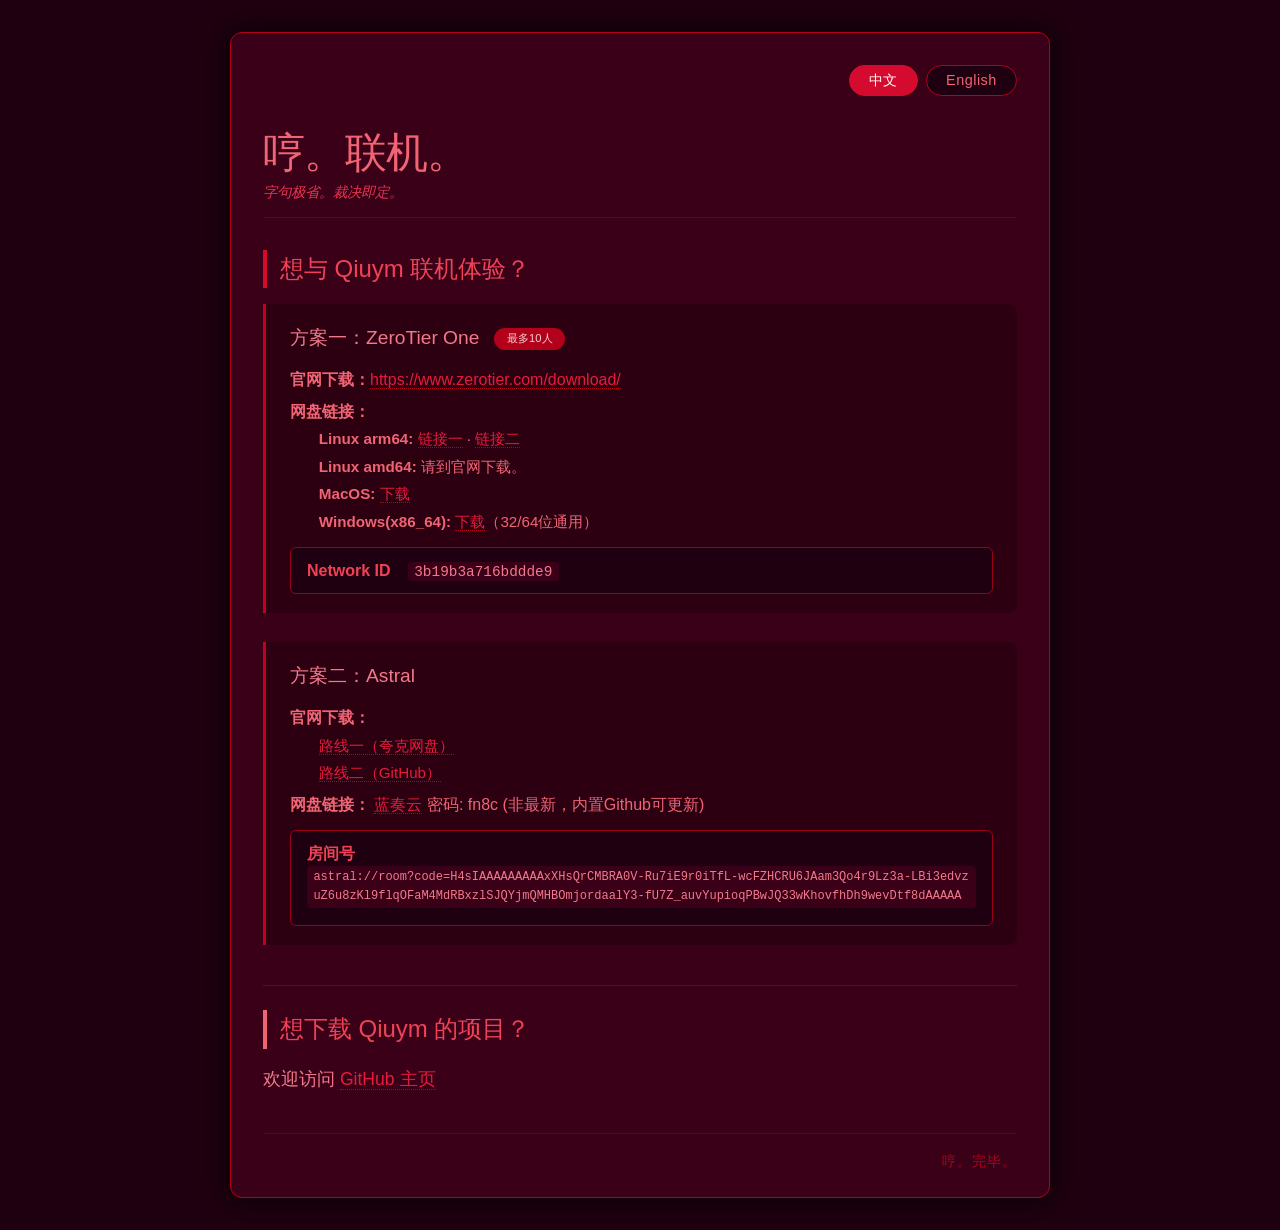
==== index.html @ 29e6e40d "First" ====
<!DOCTYPE html>
<html lang="zh-CN">
<head>
    <meta charset="UTF-8">
    <meta name="viewport" content="width=device-width, initial-scale=1.0">
    <title>联机 · 裁决</title>
    <link rel="stylesheet" href="style.css">
</head>
<body>
    <div id="app">
        <!-- 语言切换栏 -->
        <div class="lang-bar">
            <button class="lang-btn active" data-lang="zh">中文</button>
            <button class="lang-btn" data-lang="en">English</button>
        </div>

        <!-- 中文内容 -->
        <div id="content-zh" class="content active">
            <header>
                <h1>哼。联机。</h1>
                <p class="sub">字句极省。裁决即定。</p>
            </header>

            <section class="tutorial">
                <h2>想与 Qiuym 联机体验？</h2>

                <div class="scheme">
                    <h3>方案一：ZeroTier One <span class="badge">最多10人</span></h3>
                    <ul class="links">
                        <li><strong>官网下载：</strong><a href="https://www.zerotier.com/download/" target="_blank">https://www.zerotier.com/download/</a></li>
                        <li><strong>网盘链接：</strong>
                            <ul>
                                <li><strong>Linux arm64:</strong> <a href="https://1847638099.share.123pan.cn/123pan/2h2dvd-NanQd" target="_blank">链接一</a> · <a href="https://1847638099.share.123pan.cn/123pan/2h2dvd-L2jQd" target="_blank">链接二</a></li>
                                <li><strong>Linux amd64:</strong> 请到官网下载。</li>
                                <li><strong>MacOS:</strong> <a href="https://1847638099.share.123pan.cn/123pan/2h2dvd-NanQd" target="_blank">下载</a></li>
                                <li><strong>Windows(x86_64):</strong> <a href="https://1847638099.share.123pan.cn/123pan/2h2dvd-NanQd" target="_blank">下载</a>（32/64位通用）</li>
                            </ul>
                        </li>
                    </ul>
                    <p class="net-id"><strong>Network ID</strong> <span class="id">3b19b3a716bddde9</span></p>
                </div>

                <div class="scheme">
                    <h3>方案二：Astral</h3>
                    <ul class="links">
                        <li><strong>官网下载：</strong>
                            <ul>
                                <li><a href="https://astral.fan/quick-start/download-install/" target="_blank">路线一（夸克网盘）</a></li>
                                <li><a href="https://github.com/ldoubil/astral/releases/tag/v2.9.12" target="_blank">路线二（GitHub）</a></li>
                            </ul>
                        </li>
                        <li><strong>网盘链接：</strong> <a href="https://wwbbs.lanzouq.com/iJL3G41gvura" target="_blank">蓝奏云</a> 密码: fn8c (非最新，内置Github可更新)</li>
                    </ul>
                    <p class="room"><strong>房间号</strong> <span class="code">astral://room?code=H4sIAAAAAAAAAxXHsQrCMBRA0V-Ru7iE9r0iTfL-wcFZHCRU6JAam3Qo4r9Lz3a-LBi3edvzuZ6u8zKl9flqOFaM4MdRBxzlSJQYjmQMHBOmjordaalY3-fU7Z_auvYupioqPBwJQ33wKhovfhDh9wevDtf8dAAAAA</span></p>
                </div>

                <div class="project">
                    <h2>想下载 Qiuym 的项目？</h2>
                    <p>欢迎访问 <a href="https://github.com/qym1421/" target="_blank">GitHub 主页</a></p>
                </div>
            </section>

            <footer>
                <p>哼。完毕。</p>
            </footer>
        </div>

        <!-- 英文内容 -->
        <div id="content-en" class="content">
            <header>
                <h1>Hmph. Connect.</h1>
                <p class="sub">Words few. Verdict given.</p>
            </header>

            <section class="tutorial">
                <h2>Want to play with Qiuym?</h2>

                <div class="scheme">
                    <h3>Option 1: ZeroTier One <span class="badge">up to 10 players</span></h3>
                    <ul class="links">
                        <li><strong>Official site:</strong> <a href="https://www.zerotier.com/download/" target="_blank">https://www.zerotier.com/download/</a></li>
                        <li><strong>Cloud links:</strong>
                            <ul>
                                <li><strong>Linux arm64:</strong> <a href="https://1847638099.share.123pan.cn/123pan/2h2dvd-NanQd" target="_blank">Link 1</a> · <a href="https://1847638099.share.123pan.cn/123pan/2h2dvd-L2jQd" target="_blank">Link 2</a></li>
                                <li><strong>Linux amd64:</strong> Download from official site.</li>
                                <li><strong>MacOS:</strong> <a href="https://1847638099.share.123pan.cn/123pan/2h2dvd-NanQd" target="_blank">Download</a></li>
                                <li><strong>Windows(x86_64):</strong> <a href="https://1847638099.share.123pan.cn/123pan/2h2dvd-NanQd" target="_blank">Download</a> (32/64-bit universal)</li>
                            </ul>
                        </li>
                    </ul>
                    <p class="net-id"><strong>Network ID</strong> <span class="id">3b19b3a716bddde9</span></p>
                </div>

                <div class="scheme">
                    <h3>Option 2: Astral</h3>
                    <ul class="links">
                        <li><strong>Official site:</strong>
                            <ul>
                                <li><a href="https://astral.fan/quick-start/download-install/" target="_blank">Route 1 (Quark)</a></li>
                                <li><a href="https://github.com/ldoubil/astral/releases/tag/v2.9.12" target="_blank">Route 2 (GitHub)</a></li>
                            </ul>
                        </li>
                        <li><strong>Cloud link:</strong> <a href="https://wwbbs.lanzouq.com/iJL3G41gvura" target="_blank">Lanzou</a> Password: fn8c (not latest, update via built-in GitHub)</li>
                    </ul>
                    <p class="room"><strong>Room code</strong> <span class="code">astral://room?code=H4sIAAAAAAAAAxXHsQrCMBRA0V-Ru7iE9r0iTfL-wcFZHCRU6JAam3Qo4r9Lz3a-LBi3edvzuZ6u8zKl9flqOFaM4MdRBxzlSJQYjmQMHBOmjordaalY3-fU7Z_auvYupioqPBwJQ33wKhovfhDh9wevDtf8dAAAAA</span></p>
                </div>

                <div class="project">
                    <h2>Want Qiuym's projects?</h2>
                    <p>Visit <a href="https://github.com/qym1421/" target="_blank">GitHub homepage</a></p>
                </div>
            </section>

            <footer>
                <p>Hmph. Done.</p>
            </footer>
        </div>
    </div>

    <script>
        (function() {
            const btns = document.querySelectorAll('.lang-btn');
            const zh = document.getElementById('content-zh');
            const en = document.getElementById('content-en');

            function setLang(lang) {
                // 切换按钮激活状态
                btns.forEach(btn => {
                    btn.classList.toggle('active', btn.dataset.lang === lang);
                });
                // 显示对应内容
                if (lang === 'zh') {
                    zh.classList.add('active');
                    en.classList.remove('active');
                } else {
                    en.classList.add('active');
                    zh.classList.remove('active');
                }
            }

            btns.forEach(btn => {
                btn.addEventListener('click', function(e) {
                    const lang = this.dataset.lang;
                    setLang(lang);
                });
            });

            // 默认中文（已通过HTML类 active 设置）
        })();
    </script>
</body>
</html>
---- style.css ----
/* 颜色方案（按序使用） */
:root {
    --c1: #1F0010;
    --c2: #3A0018;
    --c3: #4D0013;
    --c4: #660016;
    --c5: #7F0016;
    --c6: #99001A;
    --c7: #B3001B;
    --c8: #C40020;
    --c9: #D40B2E;
    --c10: #E61B3C;
    --c11: #E83350;
    --c12: #F04256;
    --c13: #F06474;
    --c14: #F2798C;
    --c15: #B8092F;
    --c16: #2C0011;
}

* {
    margin: 0;
    padding: 0;
    box-sizing: border-box;
}

body {
    background-color: var(--c1);
    color: var(--c14);
    font-family: 'Segoe UI', 'Helvetica Neue', Arial, sans-serif;
    line-height: 1.6;
    min-height: 100vh;
    display: flex;
    justify-content: center;
    align-items: center;
    padding: 2rem 1rem;
}

#app {
    max-width: 820px;
    width: 100%;
    background-color: var(--c2);
    border: 1px solid var(--c7);
    border-radius: 12px;
    padding: 2rem 2rem 1.5rem;
    box-shadow: 0 0 30px rgba(0,0,0,0.8);
}

/* 语言切换栏 */
.lang-bar {
    display: flex;
    gap: 0.5rem;
    justify-content: flex-end;
    margin-bottom: 2rem;
}

.lang-btn {
    background: transparent;
    border: 1px solid var(--c7);
    color: var(--c13);
    padding: 0.3rem 1.2rem;
    font-size: 0.9rem;
    border-radius: 30px;
    cursor: pointer;
    transition: all 0.2s;
    font-weight: 300;
    letter-spacing: 0.5px;
    background-color: var(--c1);
}

.lang-btn:hover {
    background-color: var(--c6);
    color: #fff;
    border-color: var(--c10);
}

.lang-btn.active {
    background-color: var(--c9);
    color: #fff;
    border-color: var(--c9);
    font-weight: 500;
}

/* 内容容器 */
.content {
    display: none;
    animation: fade 0.3s ease;
}

.content.active {
    display: block;
}

@keyframes fade {
    0% { opacity: 0.3; }
    100% { opacity: 1; }
}

/* 头部 */
header {
    border-bottom: 1px solid var(--c4);
    padding-bottom: 0.8rem;
    margin-bottom: 2rem;
}

header h1 {
    font-size: 2.6rem;
    font-weight: 400;
    color: var(--c13);
    letter-spacing: -1px;
    line-height: 1.2;
}

header .sub {
    color: var(--c11);
    font-size: 0.9rem;
    margin-top: 0.2rem;
    font-style: italic;
}

/* 教程主体 */
.tutorial h2 {
    font-size: 1.5rem;
    font-weight: 300;
    color: var(--c12);
    margin: 1.8rem 0 1rem 0;
    border-left: 4px solid var(--c9);
    padding-left: 0.8rem;
}

.tutorial h2:first-of-type {
    margin-top: 0;
}

.scheme {
    background-color: var(--c16);
    border-left: 3px solid var(--c8);
    padding: 1.2rem 1.5rem;
    margin-bottom: 1.8rem;
    border-radius: 0 8px 8px 0;
}

.scheme h3 {
    font-size: 1.2rem;
    font-weight: 400;
    color: var(--c14);
    margin-bottom: 0.8rem;
}

.badge {
    display: inline-block;
    background-color: var(--c7);
    color: #f0d0d0;
    font-size: 0.7rem;
    padding: 0.1rem 0.8rem;
    border-radius: 20px;
    vertical-align: middle;
    margin-left: 0.6rem;
    font-weight: 300;
}

.links {
    list-style: none;
    padding-left: 0;
}

.links li {
    margin: 0.4rem 0;
    color: var(--c13);
}

.links ul {
    list-style: none;
    padding-left: 1.8rem;
    margin: 0.2rem 0;
}

.links ul li {
    margin: 0.2rem 0;
    font-size: 0.95rem;
}

a {
    color: var(--c10);
    text-decoration: none;
    border-bottom: 1px dotted var(--c7);
    transition: color 0.2s, border-color 0.2s;
}

a:hover {
    color: var(--c14);
    border-bottom-color: var(--c14);
}

.net-id, .room {
    margin-top: 0.8rem;
    background-color: var(--c1);
    padding: 0.6rem 1rem;
    border-radius: 6px;
    border: 1px solid var(--c6);
}

.net-id strong, .room strong {
    color: var(--c12);
    margin-right: 0.8rem;
}

.id, .code {
    color: var(--c14);
    font-family: 'Courier New', monospace;
    word-break: break-all;
    font-size: 0.9rem;
    background-color: var(--c2);
    padding: 0.1rem 0.4rem;
    border-radius: 4px;
}

.code {
    font-size: 0.75rem;
    display: inline-block;
    max-width: 100%;
    overflow-x: auto;
}

.project {
    margin-top: 2.5rem;
    padding-top: 1.5rem;
    border-top: 1px solid var(--c5);
}

.project h2 {
    border-left-color: var(--c13);
}

.project p {
    margin-top: 0.5rem;
    font-size: 1.1rem;
}

/* 页脚 */
footer {
    margin-top: 2.5rem;
    text-align: right;
    border-top: 1px solid var(--c4);
    padding-top: 1rem;
    color: var(--c7);
    font-size: 0.9rem;
    letter-spacing: 1px;
}

/* 响应式 */
@media (max-width: 600px) {
    #app {
        padding: 1rem;
    }
    header h1 {
        font-size: 2rem;
    }
    .scheme {
        padding: 0.8rem 1rem;
    }
    .lang-bar {
        justify-content: center;
    }
    .code {
        font-size: 0.65rem;
    }
}
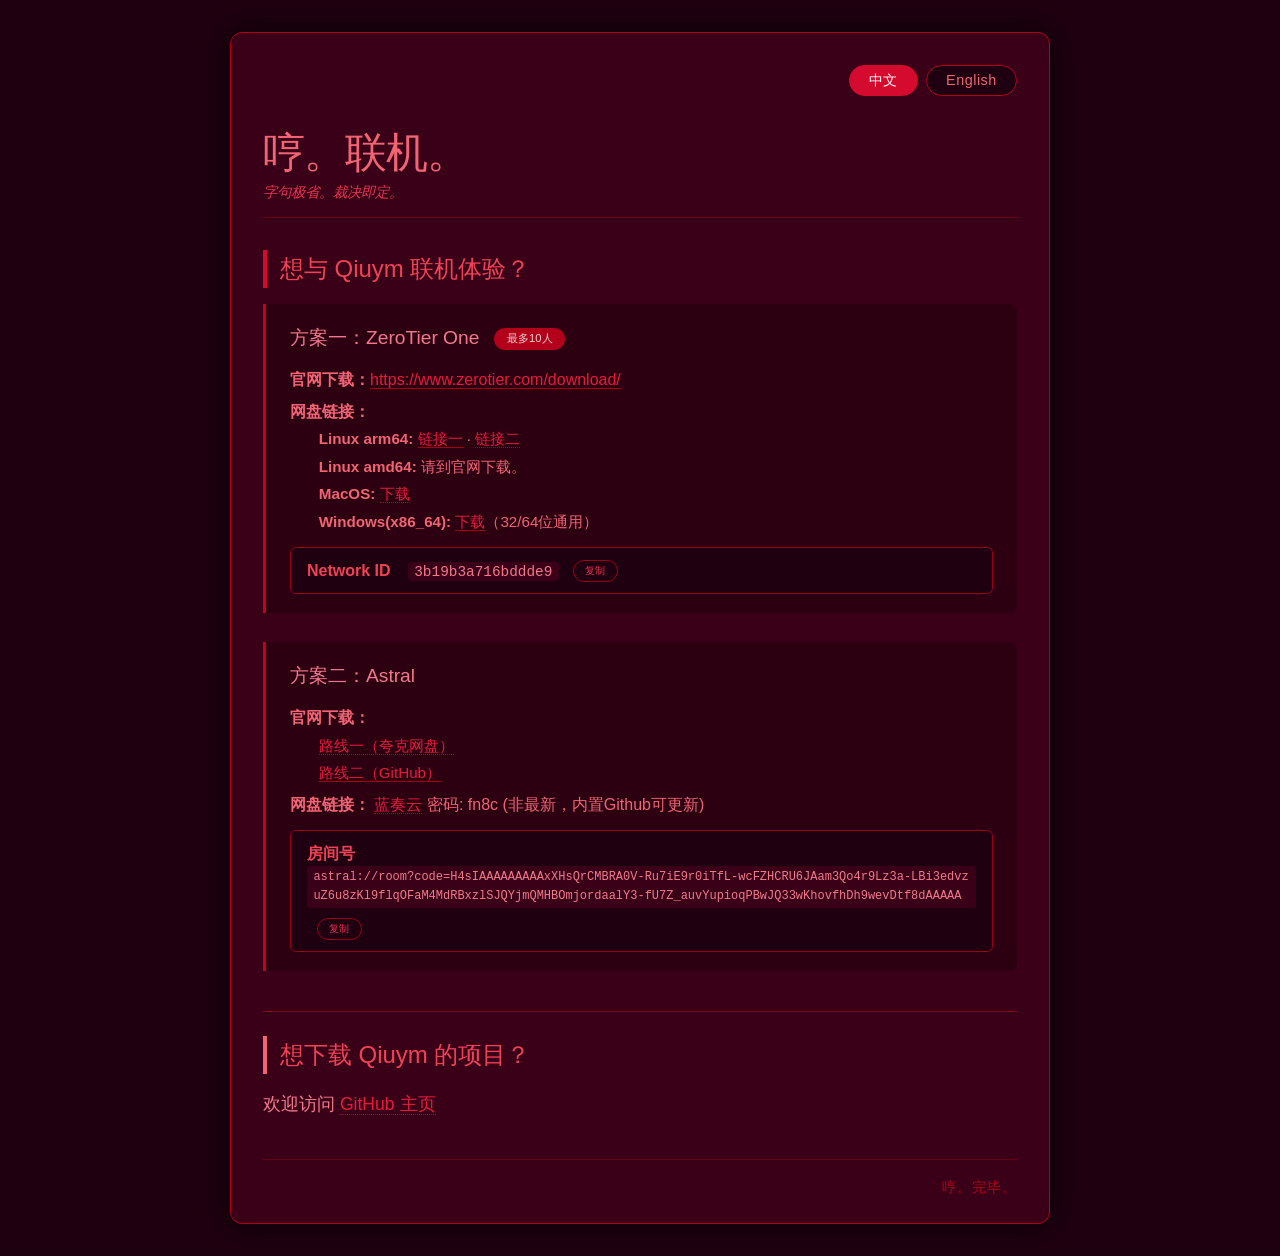
==== commit ed1f2fac: "add copy" ====
--- a/index.html
+++ b/index.html
@@ -8,13 +8,13 @@
 </head>
 <body>
     <div id="app">
-        <!-- 语言切换栏 -->
+        <!-- 语言切换 -->
         <div class="lang-bar">
             <button class="lang-btn active" data-lang="zh">中文</button>
             <button class="lang-btn" data-lang="en">English</button>
         </div>
 
-        <!-- 中文内容 -->
+        <!-- 中文 -->
         <div id="content-zh" class="content active">
             <header>
                 <h1>哼。联机。</h1>
@@ -37,7 +37,11 @@
                             </ul>
                         </li>
                     </ul>
-                    <p class="net-id"><strong>Network ID</strong> <span class="id">3b19b3a716bddde9</span></p>
+                    <p class="net-id">
+                        <strong>Network ID</strong>
+                        <span class="id">3b19b3a716bddde9</span>
+                        <button class="copy-btn" data-copy="3b19b3a716bddde9">复制</button>
+                    </p>
                 </div>
 
                 <div class="scheme">
@@ -51,7 +55,11 @@
                         </li>
                         <li><strong>网盘链接：</strong> <a href="https://wwbbs.lanzouq.com/iJL3G41gvura" target="_blank">蓝奏云</a> 密码: fn8c (非最新，内置Github可更新)</li>
                     </ul>
-                    <p class="room"><strong>房间号</strong> <span class="code">astral://room?code=H4sIAAAAAAAAAxXHsQrCMBRA0V-Ru7iE9r0iTfL-wcFZHCRU6JAam3Qo4r9Lz3a-LBi3edvzuZ6u8zKl9flqOFaM4MdRBxzlSJQYjmQMHBOmjordaalY3-fU7Z_auvYupioqPBwJQ33wKhovfhDh9wevDtf8dAAAAA</span></p>
+                    <p class="room">
+                        <strong>房间号</strong>
+                        <span class="code">astral://room?code=H4sIAAAAAAAAAxXHsQrCMBRA0V-Ru7iE9r0iTfL-wcFZHCRU6JAam3Qo4r9Lz3a-LBi3edvzuZ6u8zKl9flqOFaM4MdRBxzlSJQYjmQMHBOmjordaalY3-fU7Z_auvYupioqPBwJQ33wKhovfhDh9wevDtf8dAAAAA</span>
+                        <button class="copy-btn" data-copy="astral://room?code=H4sIAAAAAAAAAxXHsQrCMBRA0V-Ru7iE9r0iTfL-wcFZHCRU6JAam3Qo4r9Lz3a-LBi3edvzuZ6u8zKl9flqOFaM4MdRBxzlSJQYjmQMHBOmjordaalY3-fU7Z_auvYupioqPBwJQ33wKhovfhDh9wevDtf8dAAAAA">复制</button>
+                    </p>
                 </div>
 
                 <div class="project">
@@ -65,7 +73,7 @@
             </footer>
         </div>
 
-        <!-- 英文内容 -->
+        <!-- 英文 -->
         <div id="content-en" class="content">
             <header>
                 <h1>Hmph. Connect.</h1>
@@ -88,7 +96,11 @@
                             </ul>
                         </li>
                     </ul>
-                    <p class="net-id"><strong>Network ID</strong> <span class="id">3b19b3a716bddde9</span></p>
+                    <p class="net-id">
+                        <strong>Network ID</strong>
+                        <span class="id">3b19b3a716bddde9</span>
+                        <button class="copy-btn" data-copy="3b19b3a716bddde9">Copy</button>
+                    </p>
                 </div>
 
                 <div class="scheme">
@@ -102,7 +114,11 @@
                         </li>
                         <li><strong>Cloud link:</strong> <a href="https://wwbbs.lanzouq.com/iJL3G41gvura" target="_blank">Lanzou</a> Password: fn8c (not latest, update via built-in GitHub)</li>
                     </ul>
-                    <p class="room"><strong>Room code</strong> <span class="code">astral://room?code=H4sIAAAAAAAAAxXHsQrCMBRA0V-Ru7iE9r0iTfL-wcFZHCRU6JAam3Qo4r9Lz3a-LBi3edvzuZ6u8zKl9flqOFaM4MdRBxzlSJQYjmQMHBOmjordaalY3-fU7Z_auvYupioqPBwJQ33wKhovfhDh9wevDtf8dAAAAA</span></p>
+                    <p class="room">
+                        <strong>Room code</strong>
+                        <span class="code">astral://room?code=H4sIAAAAAAAAAxXHsQrCMBRA0V-Ru7iE9r0iTfL-wcFZHCRU6JAam3Qo4r9Lz3a-LBi3edvzuZ6u8zKl9flqOFaM4MdRBxzlSJQYjmQMHBOmjordaalY3-fU7Z_auvYupioqPBwJQ33wKhovfhDh9wevDtf8dAAAAA</span>
+                        <button class="copy-btn" data-copy="astral://room?code=H4sIAAAAAAAAAxXHsQrCMBRA0V-Ru7iE9r0iTfL-wcFZHCRU6JAam3Qo4r9Lz3a-LBi3edvzuZ6u8zKl9flqOFaM4MdRBxzlSJQYjmQMHBOmjordaalY3-fU7Z_auvYupioqPBwJQ33wKhovfhDh9wevDtf8dAAAAA">Copy</button>
+                    </p>
                 </div>
 
                 <div class="project">
@@ -119,16 +135,15 @@
 
     <script>
         (function() {
+            // 语言切换
             const btns = document.querySelectorAll('.lang-btn');
             const zh = document.getElementById('content-zh');
             const en = document.getElementById('content-en');
 
             function setLang(lang) {
-                // 切换按钮激活状态
                 btns.forEach(btn => {
                     btn.classList.toggle('active', btn.dataset.lang === lang);
                 });
-                // 显示对应内容
                 if (lang === 'zh') {
                     zh.classList.add('active');
                     en.classList.remove('active');
@@ -139,13 +154,54 @@
             }
 
             btns.forEach(btn => {
-                btn.addEventListener('click', function(e) {
-                    const lang = this.dataset.lang;
-                    setLang(lang);
+                btn.addEventListener('click', function() {
+                    setLang(this.dataset.lang);
                 });
             });
 
-            // 默认中文（已通过HTML类 active 设置）
+            // 复制功能
+            document.querySelectorAll('.copy-btn').forEach(btn => {
+                btn.addEventListener('click', function(e) {
+                    e.stopPropagation();
+                    const text = this.getAttribute('data-copy');
+                    if (!text) return;
+
+                    if (navigator.clipboard && navigator.clipboard.writeText) {
+                        navigator.clipboard.writeText(text).then(() => {
+                            showCopied(this);
+                        }).catch(() => {
+                            fallbackCopy(text, this);
+                        });
+                    } else {
+                        fallbackCopy(text, this);
+                    }
+                });
+            });
+
+            function fallbackCopy(text, btn) {
+                const input = document.createElement('input');
+                input.value = text;
+                input.style.position = 'fixed';
+                input.style.opacity = '0';
+                document.body.appendChild(input);
+                input.select();
+                try {
+                    document.execCommand('copy');
+                    showCopied(btn);
+                } catch (err) {}
+                document.body.removeChild(input);
+            }
+
+            function showCopied(btn) {
+                const original = btn.textContent;
+                btn.textContent = '✔';
+                btn.classList.add('copied');
+                clearTimeout(btn._timer);
+                btn._timer = setTimeout(() => {
+                    btn.textContent = original;
+                    btn.classList.remove('copied');
+                }, 2000);
+            }
         })();
     </script>
 </body>
--- a/style.css
+++ b/style.css
@@ -265,4 +265,33 @@
     .code {
         font-size: 0.65rem;
     }
+}
+
+/* 复制按钮 */
+.copy-btn {
+    background: transparent;
+    border: 1px solid var(--c6);
+    color: var(--c11);
+    font-size: 0.65rem;
+    padding: 0.1rem 0.7rem;
+    border-radius: 14px;
+    cursor: pointer;
+    margin-left: 0.6rem;
+    transition: all 0.2s;
+    line-height: 1.6;
+    vertical-align: middle;
+    font-weight: 300;
+    letter-spacing: 0.3px;
+}
+
+.copy-btn:hover {
+    background-color: var(--c6);
+    color: #fff;
+    border-color: var(--c10);
+}
+
+.copy-btn.copied {
+    background-color: var(--c9);
+    border-color: var(--c9);
+    color: #fff;
 }
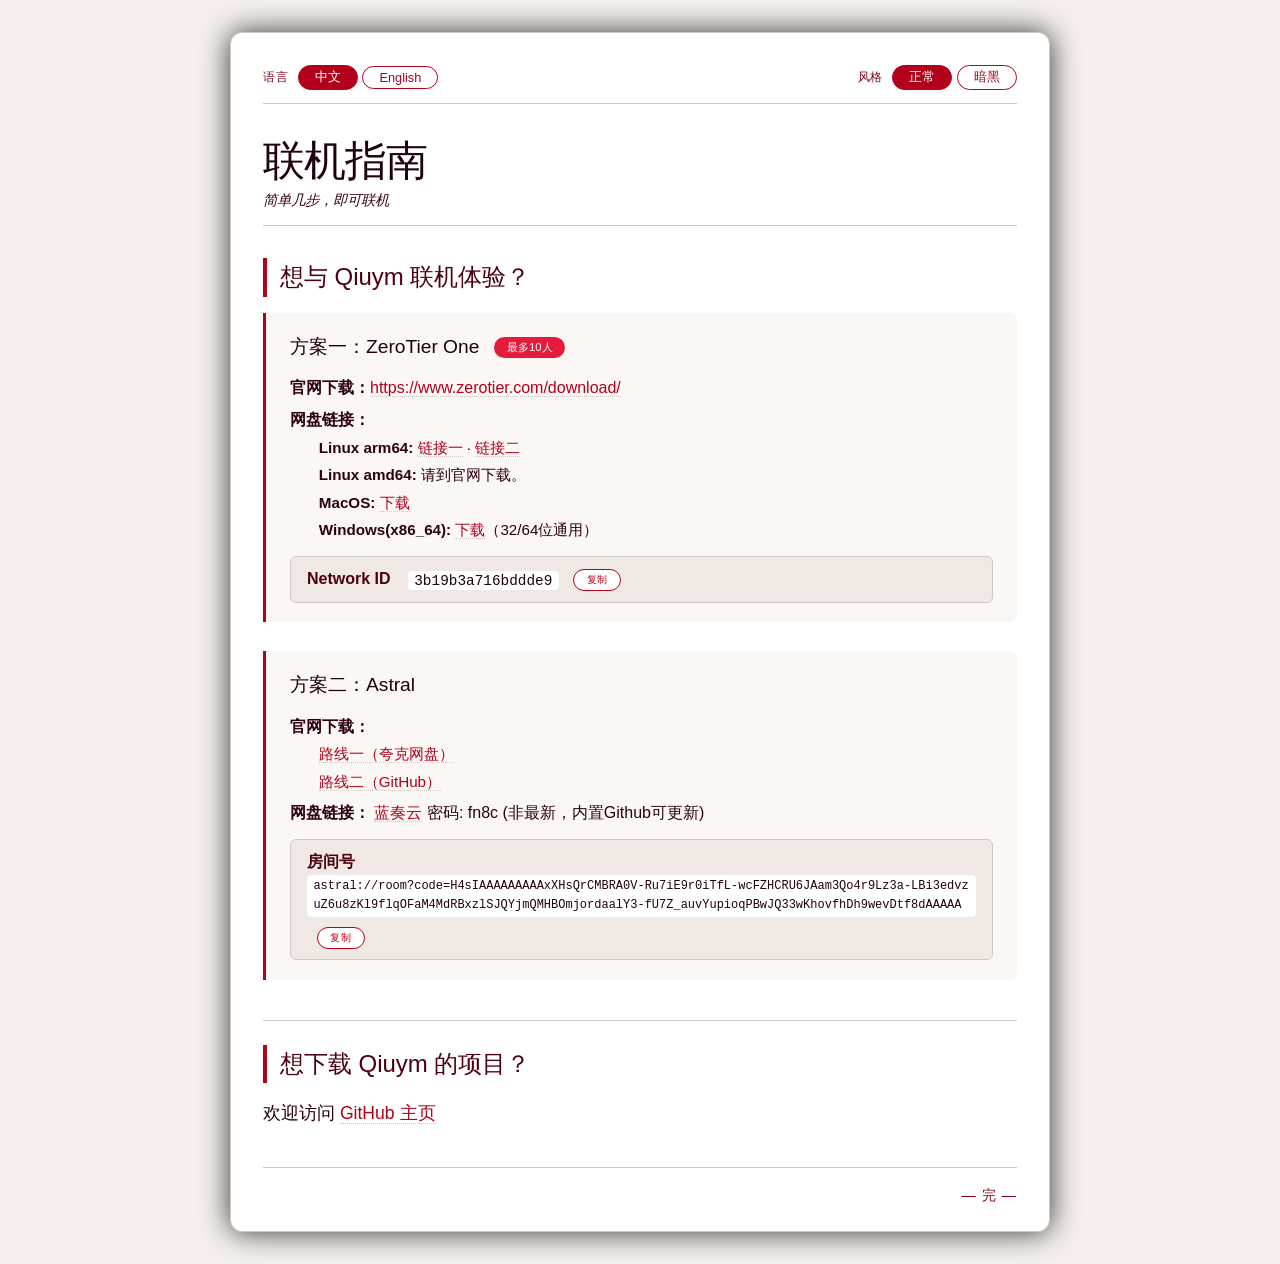
==== commit d0ada754: "Update style" ====
--- a/index.html
+++ b/index.html
@@ -3,22 +3,30 @@
 <head>
     <meta charset="UTF-8">
     <meta name="viewport" content="width=device-width, initial-scale=1.0">
-    <title>联机 · 裁决</title>
+    <title>qym1421.■■■.■</title>
     <link rel="stylesheet" href="style.css">
 </head>
 <body>
-    <div id="app">
-        <!-- 语言切换 -->
-        <div class="lang-bar">
-            <button class="lang-btn active" data-lang="zh">中文</button>
-            <button class="lang-btn" data-lang="en">English</button>
+    <div id="app">   <!-- 无主题类，默认亮色 -->
+        <!-- 顶部控制栏 -->
+        <div class="control-bar">
+            <div class="lang-group">
+                <span class="label">语言</span>
+                <button class="lang-btn active" data-lang="zh">中文</button>
+                <button class="lang-btn" data-lang="en">English</button>
+            </div>
+            <div class="style-group">
+                <span class="label">风格</span>
+                <button class="style-btn active" data-theme="light">正常</button>
+                <button class="style-btn" data-theme="dark">暗黑</button>
+            </div>
         </div>
 
-        <!-- 中文 -->
+        <!-- 中文内容 -->
         <div id="content-zh" class="content active">
             <header>
-                <h1>哼。联机。</h1>
-                <p class="sub">字句极省。裁决即定。</p>
+                <h1 id="zh-title">联机指南</h1>
+                <p id="zh-sub" class="sub">简单几步，即可联机</p>
             </header>
 
             <section class="tutorial">
@@ -69,15 +77,15 @@
             </section>
 
             <footer>
-                <p>哼。完毕。</p>
+                <p id="zh-footer">— 完 —</p>
             </footer>
         </div>
 
-        <!-- 英文 -->
+        <!-- 英文内容 -->
         <div id="content-en" class="content">
             <header>
-                <h1>Hmph. Connect.</h1>
-                <p class="sub">Words few. Verdict given.</p>
+                <h1 id="en-title">Connection Guide</h1>
+                <p id="en-sub" class="sub">Get started in a few steps</p>
             </header>
 
             <section class="tutorial">
@@ -128,38 +136,74 @@
             </section>
 
             <footer>
-                <p>Hmph. Done.</p>
+                <p id="en-footer">— End —</p>
             </footer>
         </div>
     </div>
 
     <script>
         (function() {
-            // 语言切换
-            const btns = document.querySelectorAll('.lang-btn');
-            const zh = document.getElementById('content-zh');
-            const en = document.getElementById('content-en');
-
+            // ---- DOM 元素 ----
+            const zhTitle = document.getElementById('zh-title');
+            const zhSub = document.getElementById('zh-sub');
+            const zhFooter = document.getElementById('zh-footer');
+            const enTitle = document.getElementById('en-title');
+            const enSub = document.getElementById('en-sub');
+            const enFooter = document.getElementById('en-footer');
+
+            const langBtns = document.querySelectorAll('.lang-btn');
+            const styleBtns = document.querySelectorAll('.style-btn');
+            const app = document.getElementById('app');
+
+            // ---- 根据主题更新文案 ----
+            function updateThemeTexts(theme) {
+                const isDark = (theme === 'dark');
+
+                // 中文
+                zhTitle.textContent = isDark ? '呀，你找到我了呀？' : '联机指南';
+                zhSub.textContent = isDark ? '乖乖留下来吧~' : '简单几步，即可联机';
+                zhFooter.textContent = isDark ? '你喜欢我？' : '— 完 —';
+
+                // 英文
+                enTitle.textContent = isDark ? 'Oh my, you found me?' : 'Connection Guide';
+                enSub.textContent = isDark ? 'Stay with me, okay~' : 'Get started in a few steps';
+                enFooter.textContent = isDark ? 'Do you like me?' : '— End —';
+            }
+
+            // ---- 风格切换 ----
+            function setTheme(theme) {
+                // 更新按钮激活状态
+                styleBtns.forEach(btn => {
+                    btn.classList.toggle('active', btn.dataset.theme === theme);
+                });
+                // 切换暗黑类
+                app.classList.toggle('theme-dark', theme === 'dark');
+                // 更新文案
+                updateThemeTexts(theme);
+            }
+
+            styleBtns.forEach(btn => {
+                btn.addEventListener('click', function() {
+                    setTheme(this.dataset.theme);
+                });
+            });
+
+            // ---- 语言切换 ----
             function setLang(lang) {
-                btns.forEach(btn => {
+                langBtns.forEach(btn => {
                     btn.classList.toggle('active', btn.dataset.lang === lang);
                 });
-                if (lang === 'zh') {
-                    zh.classList.add('active');
-                    en.classList.remove('active');
-                } else {
-                    en.classList.add('active');
-                    zh.classList.remove('active');
-                }
-            }
-
-            btns.forEach(btn => {
+                document.getElementById('content-zh').classList.toggle('active', lang === 'zh');
+                document.getElementById('content-en').classList.toggle('active', lang === 'en');
+            }
+
+            langBtns.forEach(btn => {
                 btn.addEventListener('click', function() {
                     setLang(this.dataset.lang);
                 });
             });
 
-            // 复制功能
+            // ---- 复制功能 ----
             document.querySelectorAll('.copy-btn').forEach(btn => {
                 btn.addEventListener('click', function(e) {
                     e.stopPropagation();
@@ -202,6 +246,9 @@
                     btn.classList.remove('copied');
                 }, 2000);
             }
+
+            // ---- 初始化：默认亮色 ----
+            setTheme('light');
         })();
     </script>
 </body>
--- a/style.css
+++ b/style.css
@@ -1,23 +1,70 @@
-/* 颜色方案（按序使用） */
+/* ===== 颜色变量：亮色主题（默认） ===== */
 :root {
-    --c1: #1F0010;
-    --c2: #3A0018;
-    --c3: #4D0013;
-    --c4: #660016;
-    --c5: #7F0016;
-    --c6: #99001A;
-    --c7: #B3001B;
-    --c8: #C40020;
-    --c9: #D40B2E;
-    --c10: #E61B3C;
-    --c11: #E83350;
-    --c12: #F04256;
-    --c13: #F06474;
-    --c14: #F2798C;
-    --c15: #B8092F;
-    --c16: #2C0011;
-}
-
+    --bg-body: #f5f0ed;
+    --bg-app: #ffffff;
+    --bg-scheme: #faf7f5;
+    --text-header: #1F0010;
+    --text-sub: #3A0018;
+    --text-body: #2C0011;
+    --text-strong: #4D0013;
+    --text-muted: #7F0016;
+    --border-main: #d0c8c4;
+    --border-scheme: #B3001B;
+    --link-color: #B3001B;
+    --link-hover: #D40B2E;
+    --badge-bg: #E61B3C;
+    --badge-text: #ffffff;
+    --id-bg: #f0e8e4;
+    --id-text: #1F0010;
+    --btn-bg: #ffffff;
+    --btn-border: #B3001B;
+    --btn-text: #B3001B;
+    --btn-hover-bg: #B3001B;
+    --btn-hover-border: #B3001B;
+    --btn-hover-text: #ffffff;
+    --copy-bg: #ffffff;
+    --copy-border: #B3001B;
+    --copy-text: #B3001B;
+    --copy-hover-bg: #B3001B;
+    --copy-hover-border: #B3001B;
+    --copy-hover-text: #ffffff;
+    --footer-color: #7F0016;
+}
+
+/* ===== 暗黑主题（覆盖） ===== */
+.theme-dark {
+    --bg-body: #1F0010;
+    --bg-app: #3A0018;
+    --bg-scheme: #2C0011;
+    --text-header: #F06474;
+    --text-sub: #E83350;
+    --text-body: #F2798C;
+    --text-strong: #F04256;
+    --text-muted: #B3001B;
+    --border-main: #4D0013;
+    --border-scheme: #C40020;
+    --link-color: #E61B3C;
+    --link-hover: #F06474;
+    --badge-bg: #B3001B;
+    --badge-text: #f0d0d0;
+    --id-bg: #1F0010;
+    --id-text: #F2798C;
+    --btn-bg: #3A0018;
+    --btn-border: #7F0016;
+    --btn-text: #D40B2E;
+    --btn-hover-bg: #99001A;
+    --btn-hover-border: #E61B3C;
+    --btn-hover-text: #ffffff;
+    --copy-bg: #3A0018;
+    --copy-border: #7F0016;
+    --copy-text: #D40B2E;
+    --copy-hover-bg: #99001A;
+    --copy-hover-border: #E61B3C;
+    --copy-hover-text: #ffffff;
+    --footer-color: #4D0013;
+}
+
+/* ===== 基础重置 ===== */
 * {
     margin: 0;
     padding: 0;
@@ -25,8 +72,8 @@
 }
 
 body {
-    background-color: var(--c1);
-    color: var(--c14);
+    background-color: var(--bg-body);
+    color: var(--text-body);
     font-family: 'Segoe UI', 'Helvetica Neue', Arial, sans-serif;
     line-height: 1.6;
     min-height: 100vh;
@@ -34,123 +81,138 @@
     justify-content: center;
     align-items: center;
     padding: 2rem 1rem;
+    transition: background-color 0.3s, color 0.3s;
 }
 
 #app {
     max-width: 820px;
     width: 100%;
-    background-color: var(--c2);
-    border: 1px solid var(--c7);
+    background-color: var(--bg-app);
+    border: 1px solid var(--border-main);
     border-radius: 12px;
     padding: 2rem 2rem 1.5rem;
     box-shadow: 0 0 30px rgba(0,0,0,0.8);
-}
-
-/* 语言切换栏 */
-.lang-bar {
+    transition: background-color 0.3s, border-color 0.3s, box-shadow 0.3s;
+}
+
+/* ===== 控制栏 ===== */
+.control-bar {
     display: flex;
-    gap: 0.5rem;
-    justify-content: flex-end;
+    flex-wrap: wrap;
+    justify-content: space-between;
+    align-items: center;
+    gap: 0.8rem 1.5rem;
     margin-bottom: 2rem;
-}
-
-.lang-btn {
+    border-bottom: 1px solid var(--border-main);
+    padding-bottom: 0.8rem;
+}
+
+.lang-group, .style-group {
+    display: flex;
+    align-items: center;
+    gap: 0.3rem;
+    flex-wrap: wrap;
+}
+
+.label {
+    font-size: 0.75rem;
+    color: var(--text-muted);
+    margin-right: 0.3rem;
+    font-weight: 300;
+    letter-spacing: 0.5px;
+}
+
+.lang-btn, .style-btn {
     background: transparent;
-    border: 1px solid var(--c7);
-    color: var(--c13);
-    padding: 0.3rem 1.2rem;
-    font-size: 0.9rem;
+    border: 1px solid var(--btn-border);
+    color: var(--btn-text);
+    padding: 0.2rem 1rem;
+    font-size: 0.8rem;
     border-radius: 30px;
     cursor: pointer;
     transition: all 0.2s;
     font-weight: 300;
-    letter-spacing: 0.5px;
-    background-color: var(--c1);
-}
-
-.lang-btn:hover {
-    background-color: var(--c6);
-    color: #fff;
-    border-color: var(--c10);
-}
-
-.lang-btn.active {
-    background-color: var(--c9);
-    color: #fff;
-    border-color: var(--c9);
+    background-color: var(--btn-bg);
+}
+
+.lang-btn:hover, .style-btn:hover {
+    background-color: var(--btn-hover-bg);
+    color: var(--btn-hover-text);
+    border-color: var(--btn-hover-border);
+}
+
+.lang-btn.active, .style-btn.active {
+    background-color: var(--btn-hover-bg);
+    color: var(--btn-hover-text);
+    border-color: var(--btn-hover-border);
     font-weight: 500;
 }
 
-/* 内容容器 */
+/* ===== 内容切换 ===== */
 .content {
     display: none;
     animation: fade 0.3s ease;
 }
-
 .content.active {
     display: block;
 }
-
 @keyframes fade {
     0% { opacity: 0.3; }
     100% { opacity: 1; }
 }
 
-/* 头部 */
+/* ===== 头部 ===== */
 header {
-    border-bottom: 1px solid var(--c4);
+    border-bottom: 1px solid var(--border-main);
     padding-bottom: 0.8rem;
     margin-bottom: 2rem;
 }
-
 header h1 {
     font-size: 2.6rem;
     font-weight: 400;
-    color: var(--c13);
+    color: var(--text-header);
     letter-spacing: -1px;
     line-height: 1.2;
 }
-
 header .sub {
-    color: var(--c11);
+    color: var(--text-sub);
     font-size: 0.9rem;
     margin-top: 0.2rem;
     font-style: italic;
 }
 
-/* 教程主体 */
+/* ===== 教程主体 ===== */
 .tutorial h2 {
     font-size: 1.5rem;
     font-weight: 300;
-    color: var(--c12);
+    color: var(--text-strong);
     margin: 1.8rem 0 1rem 0;
-    border-left: 4px solid var(--c9);
+    border-left: 4px solid var(--border-scheme);
     padding-left: 0.8rem;
 }
-
 .tutorial h2:first-of-type {
     margin-top: 0;
 }
 
 .scheme {
-    background-color: var(--c16);
-    border-left: 3px solid var(--c8);
+    background-color: var(--bg-scheme);
+    border-left: 3px solid var(--border-scheme);
     padding: 1.2rem 1.5rem;
     margin-bottom: 1.8rem;
     border-radius: 0 8px 8px 0;
-}
-
+    transition: background-color 0.3s;
+}
 .scheme h3 {
     font-size: 1.2rem;
     font-weight: 400;
-    color: var(--c14);
+    color: var(--text-header);
     margin-bottom: 0.8rem;
 }
 
 .badge {
     display: inline-block;
-    background-color: var(--c7);
-    color: #f0d0d0;
+    background-color: var(--badge-bg);
+    color: var(--badge-text);
     font-size: 0.7rem;
     padding: 0.1rem 0.8rem;
     border-radius: 20px;
@@ -163,58 +225,53 @@
     list-style: none;
     padding-left: 0;
 }
-
 .links li {
     margin: 0.4rem 0;
-    color: var(--c13);
-}
-
+    color: var(--text-body);
+}
 .links ul {
     list-style: none;
     padding-left: 1.8rem;
     margin: 0.2rem 0;
 }
-
 .links ul li {
     margin: 0.2rem 0;
     font-size: 0.95rem;
 }
 
 a {
-    color: var(--c10);
+    color: var(--link-color);
     text-decoration: none;
-    border-bottom: 1px dotted var(--c7);
+    border-bottom: 1px dotted var(--border-main);
     transition: color 0.2s, border-color 0.2s;
 }
-
 a:hover {
-    color: var(--c14);
-    border-bottom-color: var(--c14);
+    color: var(--link-hover);
+    border-bottom-color: var(--link-hover);
 }
 
 .net-id, .room {
     margin-top: 0.8rem;
-    background-color: var(--c1);
+    background-color: var(--id-bg);
     padding: 0.6rem 1rem;
     border-radius: 6px;
-    border: 1px solid var(--c6);
-}
-
+    border: 1px solid var(--border-main);
+    transition: background-color 0.3s;
+}
 .net-id strong, .room strong {
-    color: var(--c12);
+    color: var(--text-strong);
     margin-right: 0.8rem;
 }
-
 .id, .code {
-    color: var(--c14);
+    color: var(--id-text);
     font-family: 'Courier New', monospace;
     word-break: break-all;
     font-size: 0.9rem;
-    background-color: var(--c2);
+    background-color: var(--bg-app);
     padding: 0.1rem 0.4rem;
     border-radius: 4px;
-}
-
+    transition: color 0.3s, background-color 0.3s;
+}
 .code {
     font-size: 0.75rem;
     display: inline-block;
@@ -225,55 +282,34 @@
 .project {
     margin-top: 2.5rem;
     padding-top: 1.5rem;
-    border-top: 1px solid var(--c5);
-}
-
+    border-top: 1px solid var(--border-main);
+}
 .project h2 {
-    border-left-color: var(--c13);
-}
-
+    border-left-color: var(--link-color);
+}
 .project p {
     margin-top: 0.5rem;
     font-size: 1.1rem;
 }
 
-/* 页脚 */
+/* ===== 页脚 ===== */
 footer {
     margin-top: 2.5rem;
     text-align: right;
-    border-top: 1px solid var(--c4);
+    border-top: 1px solid var(--border-main);
     padding-top: 1rem;
-    color: var(--c7);
+    color: var(--footer-color);
     font-size: 0.9rem;
     letter-spacing: 1px;
 }
 
-/* 响应式 */
-@media (max-width: 600px) {
-    #app {
-        padding: 1rem;
-    }
-    header h1 {
-        font-size: 2rem;
-    }
-    .scheme {
-        padding: 0.8rem 1rem;
-    }
-    .lang-bar {
-        justify-content: center;
-    }
-    .code {
-        font-size: 0.65rem;
-    }
-}
-
-/* 复制按钮 */
-.copy-btn {
-    background: transparent;
-    border: 1px solid var(--c6);
-    color: var(--c11);
+/* ===== 复制按钮 ===== */
+#app .copy-btn {
+    background: var(--copy-bg);
+    border: 1px solid var(--copy-border);
+    color: var(--copy-text);
     font-size: 0.65rem;
-    padding: 0.1rem 0.7rem;
+    padding: 0.1rem 0.8rem;
     border-radius: 14px;
     cursor: pointer;
     margin-left: 0.6rem;
@@ -282,16 +318,44 @@
     vertical-align: middle;
     font-weight: 300;
     letter-spacing: 0.3px;
-}
-
-.copy-btn:hover {
-    background-color: var(--c6);
+    box-shadow: none;
+    appearance: none;
+    -webkit-appearance: none;
+}
+#app .copy-btn:hover {
+    background: var(--copy-hover-bg);
+    border-color: var(--copy-hover-border);
+    color: var(--copy-hover-text);
+}
+#app .copy-btn.copied {
+    background: var(--link-color);
+    border-color: var(--link-color);
     color: #fff;
-    border-color: var(--c10);
-}
-
-.copy-btn.copied {
-    background-color: var(--c9);
-    border-color: var(--c9);
-    color: #fff;
-}+}
+
+/* ===== 响应式 ===== */
+@media (max-width: 600px) {
+    #app {
+        padding: 1rem;
+    }
+    header h1 {
+        font-size: 2rem;
+    }
+    .scheme {
+        padding: 0.8rem 1rem;
+    }
+    .control-bar {
+        flex-direction: column;
+        align-items: stretch;
+        gap: 0.5rem;
+    }
+    .lang-group, .style-group {
+        justify-content: center;
+    }
+    .code {
+        font-size: 0.65rem;
+    }
+}
+
+/* ===== 备注 ===== */
+/* .theme-light 无需定义，默认继承 :root 亮色 */
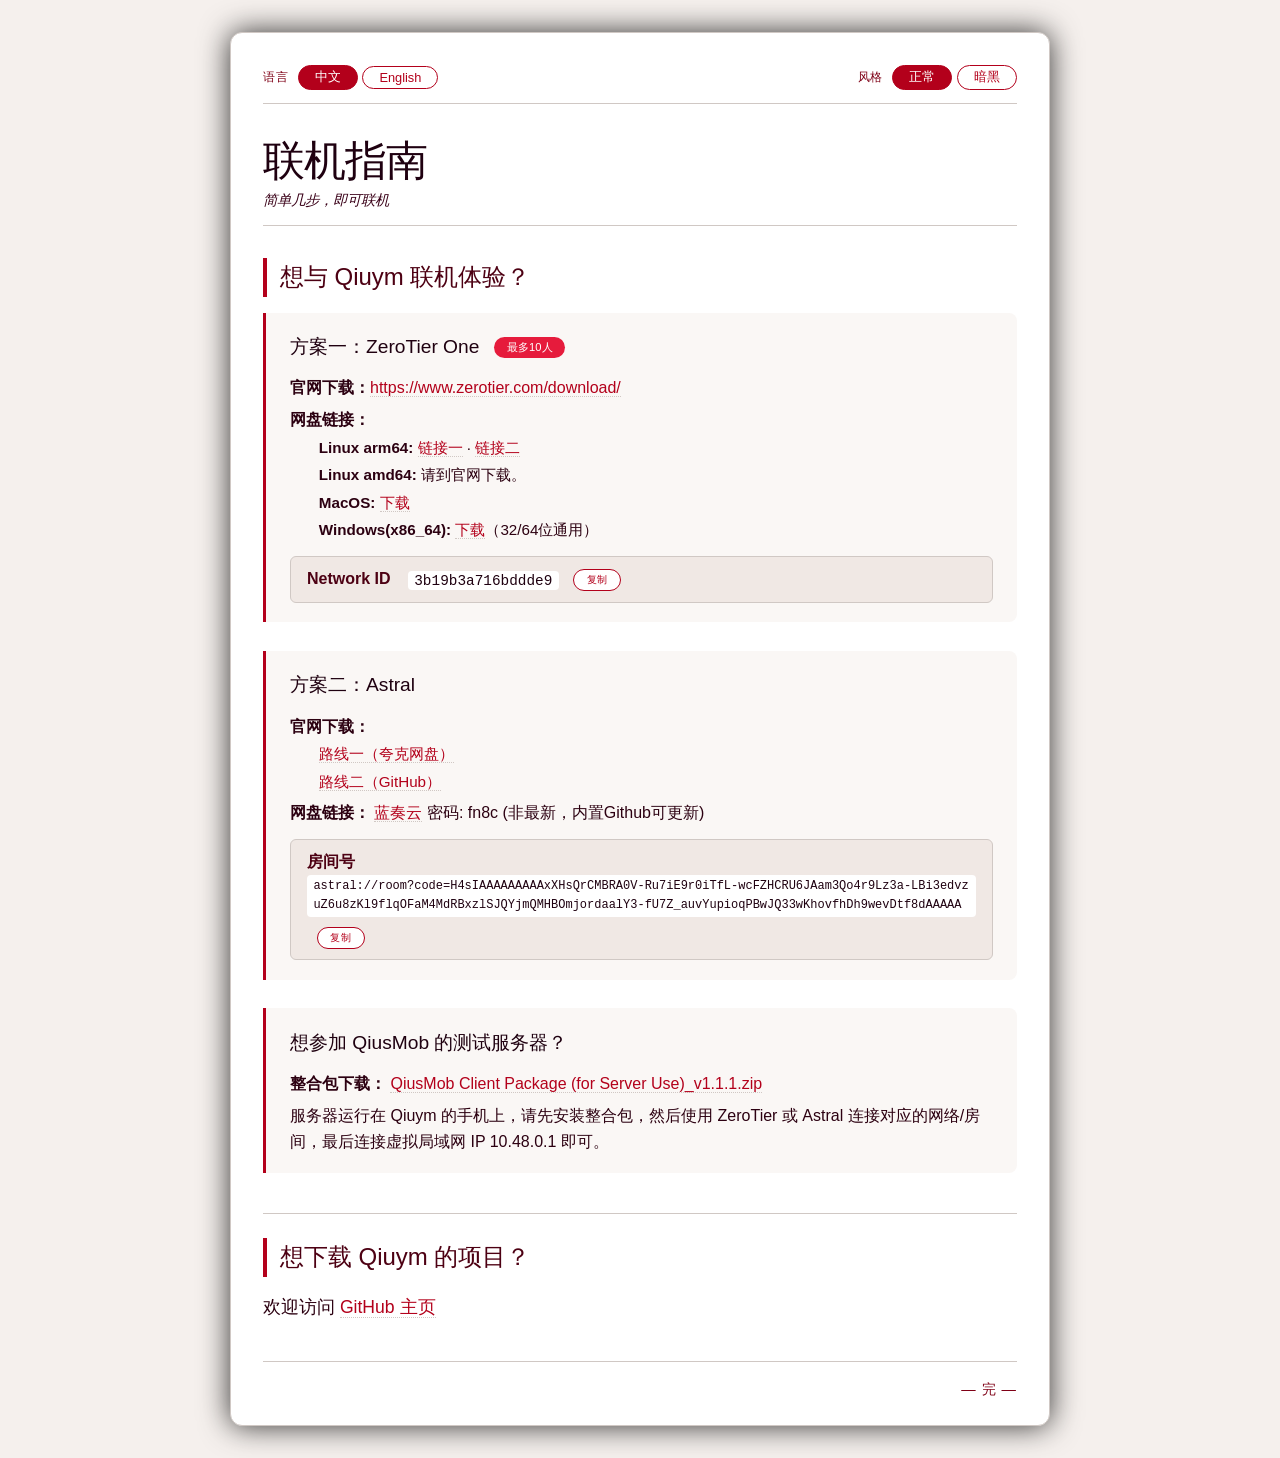
==== commit a071715f: "Add a section" ====
--- a/index.html
+++ b/index.html
@@ -3,11 +3,11 @@
 <head>
     <meta charset="UTF-8">
     <meta name="viewport" content="width=device-width, initial-scale=1.0">
-    <title>qym1421.■■■.■</title>
+    <title>联机 · 裁决</title>
     <link rel="stylesheet" href="style.css">
 </head>
 <body>
-    <div id="app">   <!-- 无主题类，默认亮色 -->
+    <div id="app">
         <!-- 顶部控制栏 -->
         <div class="control-bar">
             <div class="lang-group">
@@ -22,7 +22,7 @@
             </div>
         </div>
 
-        <!-- 中文内容 -->
+        <!-- ===== 中文内容 ===== -->
         <div id="content-zh" class="content active">
             <header>
                 <h1 id="zh-title">联机指南</h1>
@@ -32,6 +32,7 @@
             <section class="tutorial">
                 <h2>想与 Qiuym 联机体验？</h2>
 
+                <!-- 方案一 -->
                 <div class="scheme">
                     <h3>方案一：ZeroTier One <span class="badge">最多10人</span></h3>
                     <ul class="links">
@@ -52,6 +53,7 @@
                     </p>
                 </div>
 
+                <!-- 方案二 -->
                 <div class="scheme">
                     <h3>方案二：Astral</h3>
                     <ul class="links">
@@ -70,6 +72,16 @@
                     </p>
                 </div>
 
+                <!-- ★ 新增：测试服务器板块 ★ -->
+                <div class="scheme" id="zh-server-test">
+                    <h3 id="zh-server-title">想参加 QiusMob 的测试服务器？</h3>
+                    <ul class="links">
+                        <li><strong>整合包下载：</strong> <a href="download/QiusMob%20Client%20Package%20(for%20Server%20Use)_v1.1.1.zip" target="_blank">QiusMob Client Package (for Server Use)_v1.1.1.zip</a></li>
+                    </ul>
+                    <p id="zh-server-desc">服务器运行在 Qiuym 的手机上，请先安装整合包，然后使用 ZeroTier 或 Astral 连接对应的网络/房间，最后连接虚拟局域网 IP <code>10.48.0.1</code> 即可。</p>
+                </div>
+
+                <!-- 项目 -->
                 <div class="project">
                     <h2>想下载 Qiuym 的项目？</h2>
                     <p>欢迎访问 <a href="https://github.com/qym1421/" target="_blank">GitHub 主页</a></p>
@@ -81,7 +93,7 @@
             </footer>
         </div>
 
-        <!-- 英文内容 -->
+        <!-- ===== 英文内容 ===== -->
         <div id="content-en" class="content">
             <header>
                 <h1 id="en-title">Connection Guide</h1>
@@ -91,6 +103,7 @@
             <section class="tutorial">
                 <h2>Want to play with Qiuym?</h2>
 
+                <!-- 方案一 -->
                 <div class="scheme">
                     <h3>Option 1: ZeroTier One <span class="badge">up to 10 players</span></h3>
                     <ul class="links">
@@ -111,6 +124,7 @@
                     </p>
                 </div>
 
+                <!-- 方案二 -->
                 <div class="scheme">
                     <h3>Option 2: Astral</h3>
                     <ul class="links">
@@ -129,6 +143,16 @@
                     </p>
                 </div>
 
+                <!-- ★ 新增：测试服务器板块 ★ -->
+                <div class="scheme" id="en-server-test">
+                    <h3 id="en-server-title">Want to join QiusMob test server?</h3>
+                    <ul class="links">
+                        <li><strong>Package download:</strong> <a href="download/QiusMob%20Client%20Package%20(for%20Server%20Use)_v1.1.1.zip" target="_blank">QiusMob Client Package (for Server Use)_v1.1.1.zip</a></li>
+                    </ul>
+                    <p id="en-server-desc">The server runs on Qiuym's phone. Install the package, use ZeroTier or Astral to join the network/room, then connect to virtual LAN IP <code>10.48.0.1</code>.</p>
+                </div>
+
+                <!-- 项目 -->
                 <div class="project">
                     <h2>Want Qiuym's projects?</h2>
                     <p>Visit <a href="https://github.com/qym1421/" target="_blank">GitHub homepage</a></p>
@@ -147,9 +171,14 @@
             const zhTitle = document.getElementById('zh-title');
             const zhSub = document.getElementById('zh-sub');
             const zhFooter = document.getElementById('zh-footer');
+            const zhServerTitle = document.getElementById('zh-server-title');
+            const zhServerDesc = document.getElementById('zh-server-desc');
+
             const enTitle = document.getElementById('en-title');
             const enSub = document.getElementById('en-sub');
             const enFooter = document.getElementById('en-footer');
+            const enServerTitle = document.getElementById('en-server-title');
+            const enServerDesc = document.getElementById('en-server-desc');
 
             const langBtns = document.querySelectorAll('.lang-btn');
             const styleBtns = document.querySelectorAll('.style-btn');
@@ -163,22 +192,27 @@
                 zhTitle.textContent = isDark ? '呀，你找到我了呀？' : '联机指南';
                 zhSub.textContent = isDark ? '乖乖留下来吧~' : '简单几步，即可联机';
                 zhFooter.textContent = isDark ? '你喜欢我？' : '— 完 —';
+                zhServerTitle.textContent = isDark ? '呀，你也想参加主人的测试服吗？' : '想参加 QiusMob 的测试服务器？';
+                zhServerDesc.textContent = isDark 
+                    ? '主人的手机开着服务器呢，安装了整合包就能连上哦。用 ZeroTier 或 Astral 连上网络，再连接到 IP 10.48.0.1，就能和主人一起玩啦~'
+                    : '服务器运行在 Qiuym 的手机上，请先安装整合包，然后使用 ZeroTier 或 Astral 连接对应的网络/房间，最后连接虚拟局域网 IP 10.48.0.1 即可。';
 
                 // 英文
                 enTitle.textContent = isDark ? 'Oh my, you found me?' : 'Connection Guide';
                 enSub.textContent = isDark ? 'Stay with me, okay~' : 'Get started in a few steps';
                 enFooter.textContent = isDark ? 'Do you like me?' : '— End —';
+                enServerTitle.textContent = isDark ? 'Oh, you want to join master\'s test server too?' : 'Want to join QiusMob test server?';
+                enServerDesc.textContent = isDark 
+                    ? 'Master\'s phone is hosting the server. Install the package and connect via ZeroTier or Astral, then connect to IP 10.48.0.1 to play with master~'
+                    : 'The server runs on Qiuym\'s phone. Install the package, use ZeroTier or Astral to join the network/room, then connect to virtual LAN IP 10.48.0.1.';
             }
 
             // ---- 风格切换 ----
             function setTheme(theme) {
-                // 更新按钮激活状态
                 styleBtns.forEach(btn => {
                     btn.classList.toggle('active', btn.dataset.theme === theme);
                 });
-                // 切换暗黑类
                 app.classList.toggle('theme-dark', theme === 'dark');
-                // 更新文案
                 updateThemeTexts(theme);
             }
 
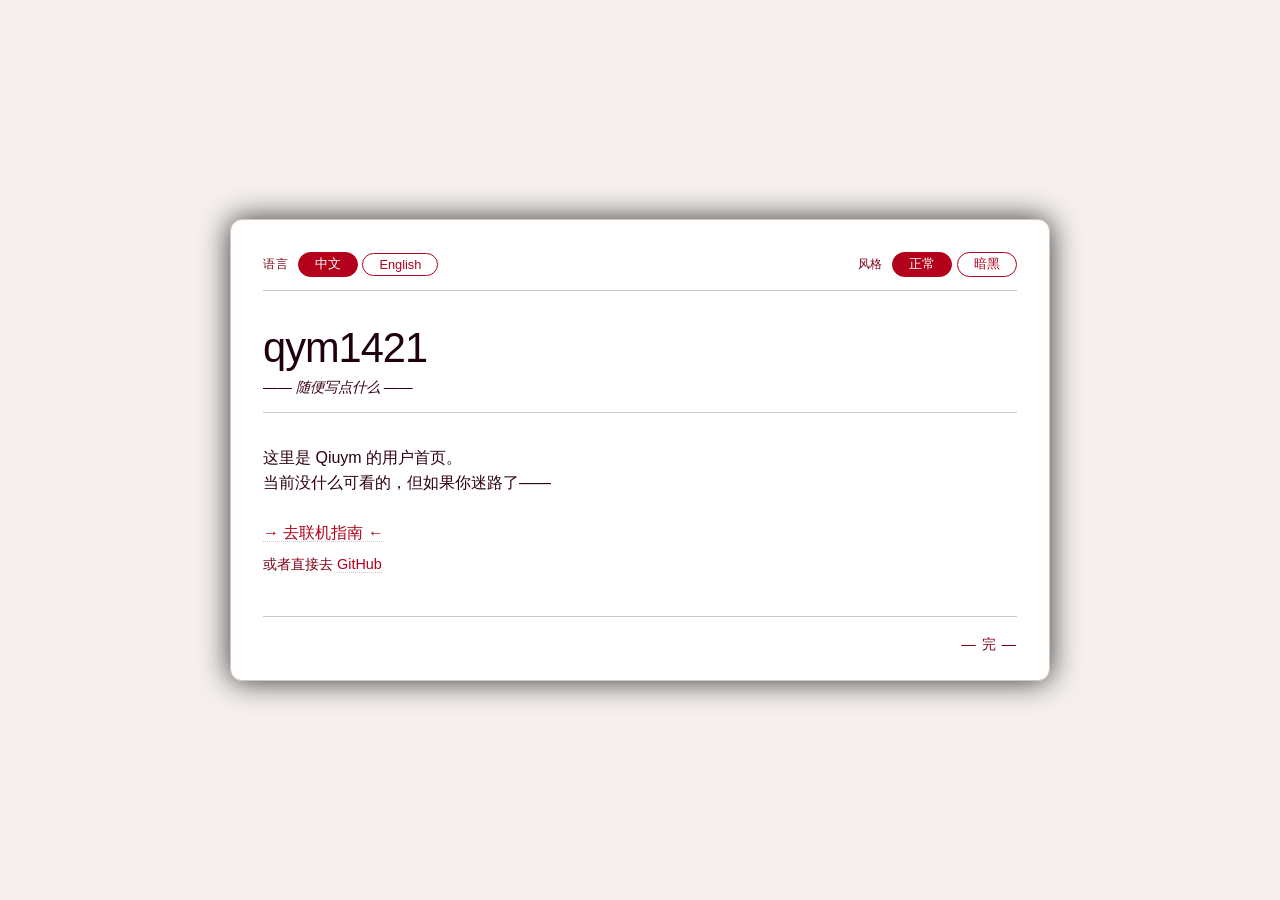
==== commit b1def3f1: "Add home" ====
--- a/index.html
+++ b/index.html
@@ -1,14 +1,14 @@
 <!DOCTYPE html>
 <html lang="zh-CN">
 <head>
-    <meta charset="UTF-8">
-    <meta name="viewport" content="width=device-width, initial-scale=1.0">
-    <title>联机 · 裁决</title>
-    <link rel="stylesheet" href="style.css">
+    <meta charset="UTF-8" />
+    <meta name="viewport" content="width=device-width, initial-scale=1.0" />
+    <title>qym1421</title>
+    <link rel="stylesheet" href="style.css" />
 </head>
 <body>
     <div id="app">
-        <!-- 顶部控制栏 -->
+        <!-- 控制栏：语言 + 风格 -->
         <div class="control-bar">
             <div class="lang-group">
                 <span class="label">语言</span>
@@ -22,70 +22,22 @@
             </div>
         </div>
 
-        <!-- ===== 中文内容 ===== -->
-        <div id="content-zh" class="content active">
+        <!-- 中文首页 -->
+        <div id="home-zh" class="content active">
             <header>
-                <h1 id="zh-title">联机指南</h1>
-                <p id="zh-sub" class="sub">简单几步，即可联机</p>
+                <h1 id="zh-title">qym1421</h1>
+                <p id="zh-sub" class="sub">—— 随便写点什么 ——</p>
             </header>
 
-            <section class="tutorial">
-                <h2>想与 Qiuym 联机体验？</h2>
-
-                <!-- 方案一 -->
-                <div class="scheme">
-                    <h3>方案一：ZeroTier One <span class="badge">最多10人</span></h3>
-                    <ul class="links">
-                        <li><strong>官网下载：</strong><a href="https://www.zerotier.com/download/" target="_blank">https://www.zerotier.com/download/</a></li>
-                        <li><strong>网盘链接：</strong>
-                            <ul>
-                                <li><strong>Linux arm64:</strong> <a href="https://1847638099.share.123pan.cn/123pan/2h2dvd-NanQd" target="_blank">链接一</a> · <a href="https://1847638099.share.123pan.cn/123pan/2h2dvd-L2jQd" target="_blank">链接二</a></li>
-                                <li><strong>Linux amd64:</strong> 请到官网下载。</li>
-                                <li><strong>MacOS:</strong> <a href="https://1847638099.share.123pan.cn/123pan/2h2dvd-NanQd" target="_blank">下载</a></li>
-                                <li><strong>Windows(x86_64):</strong> <a href="https://1847638099.share.123pan.cn/123pan/2h2dvd-NanQd" target="_blank">下载</a>（32/64位通用）</li>
-                            </ul>
-                        </li>
-                    </ul>
-                    <p class="net-id">
-                        <strong>Network ID</strong>
-                        <span class="id">3b19b3a716bddde9</span>
-                        <button class="copy-btn" data-copy="3b19b3a716bddde9">复制</button>
-                    </p>
-                </div>
-
-                <!-- 方案二 -->
-                <div class="scheme">
-                    <h3>方案二：Astral</h3>
-                    <ul class="links">
-                        <li><strong>官网下载：</strong>
-                            <ul>
-                                <li><a href="https://astral.fan/quick-start/download-install/" target="_blank">路线一（夸克网盘）</a></li>
-                                <li><a href="https://github.com/ldoubil/astral/releases/tag/v2.9.12" target="_blank">路线二（GitHub）</a></li>
-                            </ul>
-                        </li>
-                        <li><strong>网盘链接：</strong> <a href="https://wwbbs.lanzouq.com/iJL3G41gvura" target="_blank">蓝奏云</a> 密码: fn8c (非最新，内置Github可更新)</li>
-                    </ul>
-                    <p class="room">
-                        <strong>房间号</strong>
-                        <span class="code">astral://room?code=H4sIAAAAAAAAAxXHsQrCMBRA0V-Ru7iE9r0iTfL-wcFZHCRU6JAam3Qo4r9Lz3a-LBi3edvzuZ6u8zKl9flqOFaM4MdRBxzlSJQYjmQMHBOmjordaalY3-fU7Z_auvYupioqPBwJQ33wKhovfhDh9wevDtf8dAAAAA</span>
-                        <button class="copy-btn" data-copy="astral://room?code=H4sIAAAAAAAAAxXHsQrCMBRA0V-Ru7iE9r0iTfL-wcFZHCRU6JAam3Qo4r9Lz3a-LBi3edvzuZ6u8zKl9flqOFaM4MdRBxzlSJQYjmQMHBOmjordaalY3-fU7Z_auvYupioqPBwJQ33wKhovfhDh9wevDtf8dAAAAA">复制</button>
-                    </p>
-                </div>
-
-                <!-- ★ 新增：测试服务器板块 ★ -->
-                <div class="scheme" id="zh-server-test">
-                    <h3 id="zh-server-title">想参加 QiusMob 的测试服务器？</h3>
-                    <ul class="links">
-                        <li><strong>整合包下载：</strong> <a href="download/QiusMob%20Client%20Package%20(for%20Server%20Use)_v1.1.1.zip" target="_blank">QiusMob Client Package (for Server Use)_v1.1.1.zip</a></li>
-                    </ul>
-                    <p id="zh-server-desc">服务器运行在 Qiuym 的手机上，请先安装整合包，然后使用 ZeroTier 或 Astral 连接对应的网络/房间，最后连接虚拟局域网 IP <code>10.48.0.1</code> 即可。</p>
-                </div>
-
-                <!-- 项目 -->
-                <div class="project">
-                    <h2>想下载 Qiuym 的项目？</h2>
-                    <p>欢迎访问 <a href="https://github.com/qym1421/" target="_blank">GitHub 主页</a></p>
-                </div>
+            <section class="home-body">
+                <p>这里是 Qiuym 的用户首页。</p>
+                <p>当前没什么可看的，但如果你迷路了——</p>
+                <p style="margin-top: 1.5rem;">
+                    <a href="tutorial/" class="home-link">→ 去联机指南 ←</a>
+                </p>
+                <p style="margin-top: 0.5rem; font-size: 0.9rem; color: var(--text-muted);">
+                    或者直接去 <a href="https://github.com/qym1421" target="_blank">GitHub</a>
+                </p>
             </section>
 
             <footer>
@@ -93,70 +45,22 @@
             </footer>
         </div>
 
-        <!-- ===== 英文内容 ===== -->
-        <div id="content-en" class="content">
+        <!-- 英文首页 -->
+        <div id="home-en" class="content">
             <header>
-                <h1 id="en-title">Connection Guide</h1>
-                <p id="en-sub" class="sub">Get started in a few steps</p>
+                <h1 id="en-title">qym1421</h1>
+                <p id="en-sub" class="sub">—— just some placeholder ——</p>
             </header>
 
-            <section class="tutorial">
-                <h2>Want to play with Qiuym?</h2>
-
-                <!-- 方案一 -->
-                <div class="scheme">
-                    <h3>Option 1: ZeroTier One <span class="badge">up to 10 players</span></h3>
-                    <ul class="links">
-                        <li><strong>Official site:</strong> <a href="https://www.zerotier.com/download/" target="_blank">https://www.zerotier.com/download/</a></li>
-                        <li><strong>Cloud links:</strong>
-                            <ul>
-                                <li><strong>Linux arm64:</strong> <a href="https://1847638099.share.123pan.cn/123pan/2h2dvd-NanQd" target="_blank">Link 1</a> · <a href="https://1847638099.share.123pan.cn/123pan/2h2dvd-L2jQd" target="_blank">Link 2</a></li>
-                                <li><strong>Linux amd64:</strong> Download from official site.</li>
-                                <li><strong>MacOS:</strong> <a href="https://1847638099.share.123pan.cn/123pan/2h2dvd-NanQd" target="_blank">Download</a></li>
-                                <li><strong>Windows(x86_64):</strong> <a href="https://1847638099.share.123pan.cn/123pan/2h2dvd-NanQd" target="_blank">Download</a> (32/64-bit universal)</li>
-                            </ul>
-                        </li>
-                    </ul>
-                    <p class="net-id">
-                        <strong>Network ID</strong>
-                        <span class="id">3b19b3a716bddde9</span>
-                        <button class="copy-btn" data-copy="3b19b3a716bddde9">Copy</button>
-                    </p>
-                </div>
-
-                <!-- 方案二 -->
-                <div class="scheme">
-                    <h3>Option 2: Astral</h3>
-                    <ul class="links">
-                        <li><strong>Official site:</strong>
-                            <ul>
-                                <li><a href="https://astral.fan/quick-start/download-install/" target="_blank">Route 1 (Quark)</a></li>
-                                <li><a href="https://github.com/ldoubil/astral/releases/tag/v2.9.12" target="_blank">Route 2 (GitHub)</a></li>
-                            </ul>
-                        </li>
-                        <li><strong>Cloud link:</strong> <a href="https://wwbbs.lanzouq.com/iJL3G41gvura" target="_blank">Lanzou</a> Password: fn8c (not latest, update via built-in GitHub)</li>
-                    </ul>
-                    <p class="room">
-                        <strong>Room code</strong>
-                        <span class="code">astral://room?code=H4sIAAAAAAAAAxXHsQrCMBRA0V-Ru7iE9r0iTfL-wcFZHCRU6JAam3Qo4r9Lz3a-LBi3edvzuZ6u8zKl9flqOFaM4MdRBxzlSJQYjmQMHBOmjordaalY3-fU7Z_auvYupioqPBwJQ33wKhovfhDh9wevDtf8dAAAAA</span>
-                        <button class="copy-btn" data-copy="astral://room?code=H4sIAAAAAAAAAxXHsQrCMBRA0V-Ru7iE9r0iTfL-wcFZHCRU6JAam3Qo4r9Lz3a-LBi3edvzuZ6u8zKl9flqOFaM4MdRBxzlSJQYjmQMHBOmjordaalY3-fU7Z_auvYupioqPBwJQ33wKhovfhDh9wevDtf8dAAAAA">Copy</button>
-                    </p>
-                </div>
-
-                <!-- ★ 新增：测试服务器板块 ★ -->
-                <div class="scheme" id="en-server-test">
-                    <h3 id="en-server-title">Want to join QiusMob test server?</h3>
-                    <ul class="links">
-                        <li><strong>Package download:</strong> <a href="download/QiusMob%20Client%20Package%20(for%20Server%20Use)_v1.1.1.zip" target="_blank">QiusMob Client Package (for Server Use)_v1.1.1.zip</a></li>
-                    </ul>
-                    <p id="en-server-desc">The server runs on Qiuym's phone. Install the package, use ZeroTier or Astral to join the network/room, then connect to virtual LAN IP <code>10.48.0.1</code>.</p>
-                </div>
-
-                <!-- 项目 -->
-                <div class="project">
-                    <h2>Want Qiuym's projects?</h2>
-                    <p>Visit <a href="https://github.com/qym1421/" target="_blank">GitHub homepage</a></p>
-                </div>
+            <section class="home-body">
+                <p>This is Qiuym's user homepage.</p>
+                <p>Nothing much here yet, but if you're lost—</p>
+                <p style="margin-top: 1.5rem;">
+                    <a href="tutorial/" class="home-link">→ Go to Tutorial ←</a>
+                </p>
+                <p style="margin-top: 0.5rem; font-size: 0.9rem; color: var(--text-muted);">
+                    or head to <a href="https://github.com/qym1421" target="_blank">GitHub</a>
+                </p>
             </section>
 
             <footer>
@@ -167,53 +71,34 @@
 
     <script>
         (function() {
-            // ---- DOM 元素 ----
-            const zhTitle = document.getElementById('zh-title');
-            const zhSub = document.getElementById('zh-sub');
-            const zhFooter = document.getElementById('zh-footer');
-            const zhServerTitle = document.getElementById('zh-server-title');
-            const zhServerDesc = document.getElementById('zh-server-desc');
+            // ---- 语言切换 ----
+            const langBtns = document.querySelectorAll('.lang-btn');
+            const zh = document.getElementById('home-zh');
+            const en = document.getElementById('home-en');
 
-            const enTitle = document.getElementById('en-title');
-            const enSub = document.getElementById('en-sub');
-            const enFooter = document.getElementById('en-footer');
-            const enServerTitle = document.getElementById('en-server-title');
-            const enServerDesc = document.getElementById('en-server-desc');
+            function setLang(lang) {
+                langBtns.forEach(btn => {
+                    btn.classList.toggle('active', btn.dataset.lang === lang);
+                });
+                zh.classList.toggle('active', lang === 'zh');
+                en.classList.toggle('active', lang === 'en');
+            }
 
-            const langBtns = document.querySelectorAll('.lang-btn');
+            langBtns.forEach(btn => {
+                btn.addEventListener('click', function() {
+                    setLang(this.dataset.lang);
+                });
+            });
+
+            // ---- 风格切换 ----
             const styleBtns = document.querySelectorAll('.style-btn');
             const app = document.getElementById('app');
 
-            // ---- 根据主题更新文案 ----
-            function updateThemeTexts(theme) {
-                const isDark = (theme === 'dark');
-
-                // 中文
-                zhTitle.textContent = isDark ? '呀，你找到我了呀？' : '联机指南';
-                zhSub.textContent = isDark ? '乖乖留下来吧~' : '简单几步，即可联机';
-                zhFooter.textContent = isDark ? '你喜欢我？' : '— 完 —';
-                zhServerTitle.textContent = isDark ? '呀，你也想参加主人的测试服吗？' : '想参加 QiusMob 的测试服务器？';
-                zhServerDesc.textContent = isDark 
-                    ? '主人的手机开着服务器呢，安装了整合包就能连上哦。用 ZeroTier 或 Astral 连上网络，再连接到 IP 10.48.0.1，就能和主人一起玩啦~'
-                    : '服务器运行在 Qiuym 的手机上，请先安装整合包，然后使用 ZeroTier 或 Astral 连接对应的网络/房间，最后连接虚拟局域网 IP 10.48.0.1 即可。';
-
-                // 英文
-                enTitle.textContent = isDark ? 'Oh my, you found me?' : 'Connection Guide';
-                enSub.textContent = isDark ? 'Stay with me, okay~' : 'Get started in a few steps';
-                enFooter.textContent = isDark ? 'Do you like me?' : '— End —';
-                enServerTitle.textContent = isDark ? 'Oh, you want to join master\'s test server too?' : 'Want to join QiusMob test server?';
-                enServerDesc.textContent = isDark 
-                    ? 'Master\'s phone is hosting the server. Install the package and connect via ZeroTier or Astral, then connect to IP 10.48.0.1 to play with master~'
-                    : 'The server runs on Qiuym\'s phone. Install the package, use ZeroTier or Astral to join the network/room, then connect to virtual LAN IP 10.48.0.1.';
-            }
-
-            // ---- 风格切换 ----
             function setTheme(theme) {
                 styleBtns.forEach(btn => {
                     btn.classList.toggle('active', btn.dataset.theme === theme);
                 });
                 app.classList.toggle('theme-dark', theme === 'dark');
-                updateThemeTexts(theme);
             }
 
             styleBtns.forEach(btn => {
@@ -222,66 +107,7 @@
                 });
             });
 
-            // ---- 语言切换 ----
-            function setLang(lang) {
-                langBtns.forEach(btn => {
-                    btn.classList.toggle('active', btn.dataset.lang === lang);
-                });
-                document.getElementById('content-zh').classList.toggle('active', lang === 'zh');
-                document.getElementById('content-en').classList.toggle('active', lang === 'en');
-            }
-
-            langBtns.forEach(btn => {
-                btn.addEventListener('click', function() {
-                    setLang(this.dataset.lang);
-                });
-            });
-
-            // ---- 复制功能 ----
-            document.querySelectorAll('.copy-btn').forEach(btn => {
-                btn.addEventListener('click', function(e) {
-                    e.stopPropagation();
-                    const text = this.getAttribute('data-copy');
-                    if (!text) return;
-
-                    if (navigator.clipboard && navigator.clipboard.writeText) {
-                        navigator.clipboard.writeText(text).then(() => {
-                            showCopied(this);
-                        }).catch(() => {
-                            fallbackCopy(text, this);
-                        });
-                    } else {
-                        fallbackCopy(text, this);
-                    }
-                });
-            });
-
-            function fallbackCopy(text, btn) {
-                const input = document.createElement('input');
-                input.value = text;
-                input.style.position = 'fixed';
-                input.style.opacity = '0';
-                document.body.appendChild(input);
-                input.select();
-                try {
-                    document.execCommand('copy');
-                    showCopied(btn);
-                } catch (err) {}
-                document.body.removeChild(input);
-            }
-
-            function showCopied(btn) {
-                const original = btn.textContent;
-                btn.textContent = '✔';
-                btn.classList.add('copied');
-                clearTimeout(btn._timer);
-                btn._timer = setTimeout(() => {
-                    btn.textContent = original;
-                    btn.classList.remove('copied');
-                }, 2000);
-            }
-
-            // ---- 初始化：默认亮色 ----
+            // ---- 初始化 ----
             setTheme('light');
         })();
     </script>
--- a/style.css
+++ b/style.css
@@ -61,10 +61,16 @@
     --copy-hover-bg: #99001A;
     --copy-hover-border: #E61B3C;
     --copy-hover-text: #ffffff;
-    --footer-color: #4D0013;
-}
-
-/* ===== 基础重置 ===== */
+    /* 页脚颜色调亮 */
+    --footer-color: #FFB0C0;
+}
+
+/* ===== 专门提亮描述文字 ===== */
+.theme-dark .server-desc {
+    color: #FFE8EE;  /* 极亮粉白，清晰可读 */
+}
+
+/* ===== 基础重置（不变） ===== */
 * {
     margin: 0;
     padding: 0;
@@ -355,7 +361,4 @@
     .code {
         font-size: 0.65rem;
     }
-}
-
-/* ===== 备注 ===== */
-/* .theme-light 无需定义，默认继承 :root 亮色 */+}
